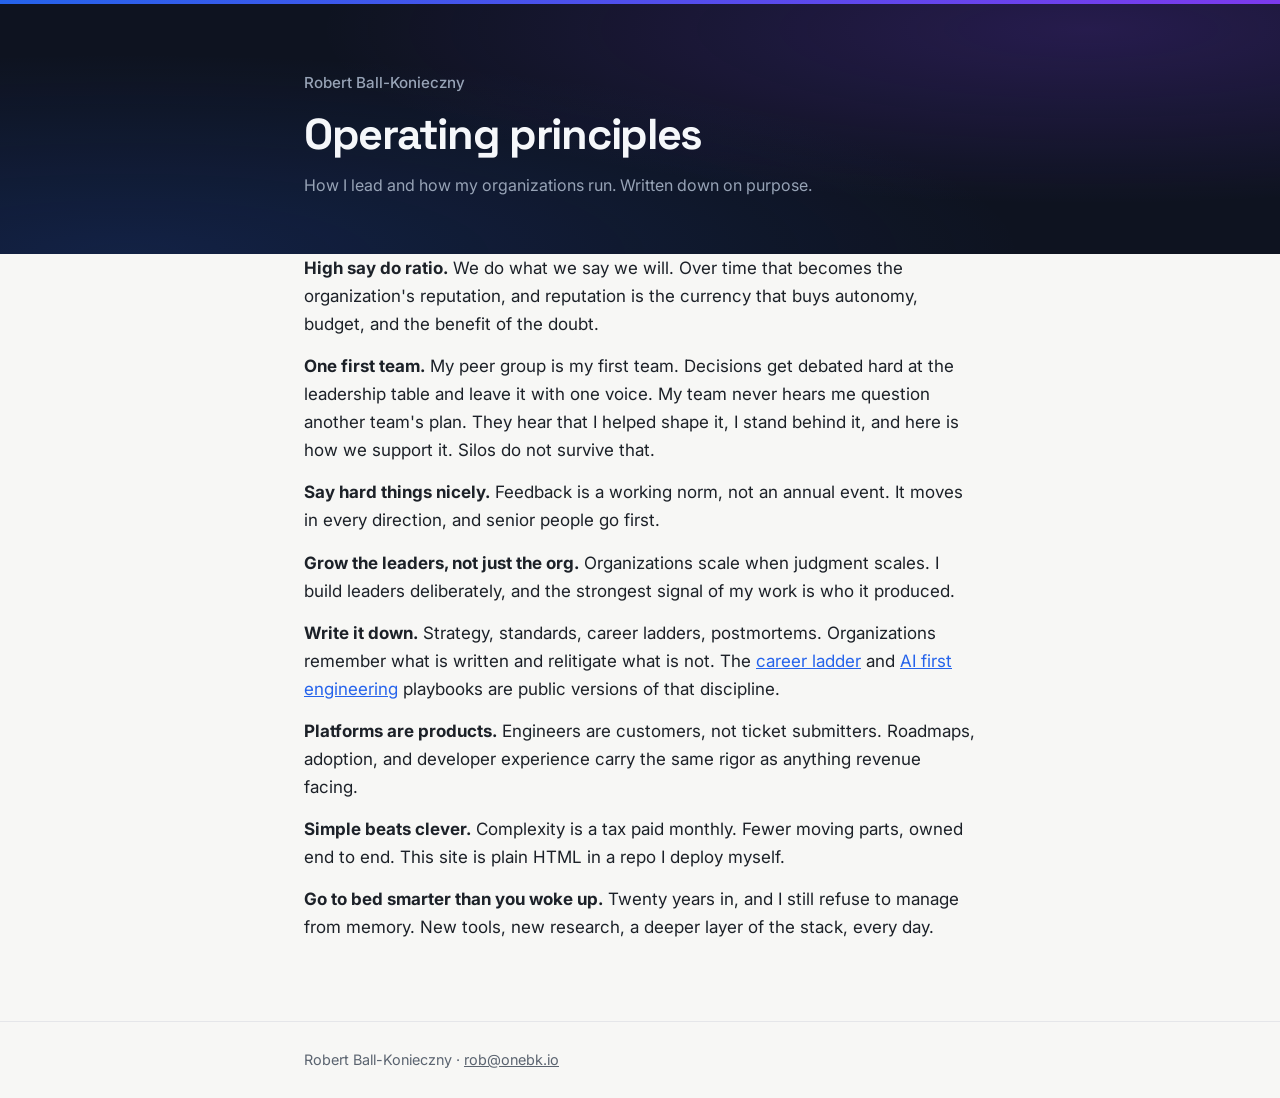
==== principles/index.html @ 69bee602 "Executive rewrite of principles, add standalone principles page" ====
<!DOCTYPE html>
<html lang="en">
<head>
  <meta charset="UTF-8">
  <meta name="viewport" content="width=device-width, initial-scale=1.0">
  <title>Operating principles &middot; Robert Ball-Konieczny</title>
  <meta name="description" content="The operating principles Robert Ball-Konieczny leads platform engineering organizations with.">
  <meta property="og:title" content="Operating principles &middot; Robert Ball-Konieczny">
  <meta property="og:description" content="How I lead and how my organizations run. Written down on purpose.">
  <meta property="og:url" content="https://onebk.io/principles/">
  <meta property="og:type" content="article">
  <meta property="og:image" content="https://onebk.io/og.png">
  <meta property="og:image:width" content="1200">
  <meta property="og:image:height" content="630">
  <meta name="twitter:card" content="summary_large_image">
  <link rel="canonical" href="https://onebk.io/principles/">
  <link rel="icon" href="data:image/svg+xml,%3Csvg xmlns='http://www.w3.org/2000/svg' viewBox='0 0 100 100'%3E%3Cdefs%3E%3ClinearGradient id='g' x1='0' y1='0' x2='1' y2='1'%3E%3Cstop offset='0' stop-color='%232563eb'/%3E%3Cstop offset='1' stop-color='%237c3aed'/%3E%3C/linearGradient%3E%3C/defs%3E%3Crect width='100' height='100' rx='20' fill='url(%23g)'/%3E%3Ctext x='50' y='72' font-size='62' font-weight='bold' font-family='Helvetica, Arial, sans-serif' fill='white' text-anchor='middle'%3ER%3C/text%3E%3C/svg%3E">
  <link rel="preconnect" href="https://fonts.googleapis.com">
  <link rel="preconnect" href="https://fonts.gstatic.com" crossorigin>
  <link href="https://fonts.googleapis.com/css2?family=Space+Grotesk:wght@500;600;700&family=Inter:wght@400;500;600&display=swap" rel="stylesheet">
  <link rel="stylesheet" href="/style.css">
</head>
<body>

  <header class="hero compact">
    <div class="container">
      <p class="crumb"><a href="/">Robert Ball-Konieczny</a></p>
      <h1>Operating principles</h1>
      <p class="subline">How I lead and how my organizations run. Written down on purpose.</p>
    </div>
  </header>

  <main>
    <section class="container">
      <ul class="principles">
        <li>
          <strong>High say do ratio.</strong> We do what we say we will. Over time that
          becomes the organization's reputation, and reputation is the currency that buys
          autonomy, budget, and the benefit of the doubt.
        </li>
        <li>
          <strong>One first team.</strong> My peer group is my first team. Decisions get
          debated hard at the leadership table and leave it with one voice. My team never
          hears me question another team's plan. They hear that I helped shape it, I stand
          behind it, and here is how we support it. Silos do not survive that.
        </li>
        <li>
          <strong>Say hard things nicely.</strong> Feedback is a working norm, not an
          annual event. It moves in every direction, and senior people go first.
        </li>
        <li>
          <strong>Grow the leaders, not just the org.</strong> Organizations scale when
          judgment scales. I build leaders deliberately, and the strongest signal of my
          work is who it produced.
        </li>
        <li>
          <strong>Write it down.</strong> Strategy, standards, career ladders, postmortems.
          Organizations remember what is written and relitigate what is not. The
          <a href="https://github.com/1beekay/career_ladder">career ladder</a> and
          <a href="https://github.com/1beekay/ai_first_engineering">AI first engineering</a>
          playbooks are public versions of that discipline.
        </li>
        <li>
          <strong>Platforms are products.</strong> Engineers are customers, not ticket
          submitters. Roadmaps, adoption, and developer experience carry the same rigor as
          anything revenue facing.
        </li>
        <li>
          <strong>Simple beats clever.</strong> Complexity is a tax paid monthly. Fewer
          moving parts, owned end to end. This site is plain HTML in a repo I deploy
          myself.
        </li>
        <li>
          <strong>Go to bed smarter than you woke up.</strong> Twenty years in, and I still
          refuse to manage from memory. New tools, new research, a deeper layer of the
          stack, every day.
        </li>
      </ul>
    </section>
  </main>

  <footer>
    <div class="container">
      <p>Robert Ball-Konieczny &middot; <a href="mailto:rob@onebk.io">rob@onebk.io</a></p>
    </div>
  </footer>

</body>
</html>
---- style.css ----
:root {
  --bg: #f7f7f5;
  --surface: #ffffff;
  --text: #1c2128;
  --muted: #5b6470;
  --accent: #2563eb;
  --accent-2: #7c3aed;
  --rule: #e5e6e9;
  --hero-bg: #0e1320;
  --hero-text: #f5f7fa;
  --hero-muted: #97a3b6;
  --input-bg: #fff;
  --card-shadow: 0 1px 3px rgba(15, 23, 42, 0.06);
}

@media (prefers-color-scheme: dark) {
  :root {
    --bg: #0d1117;
    --surface: #151b24;
    --text: #e6e8eb;
    --muted: #9aa4b2;
    --accent: #5c9eff;
    --accent-2: #a78bfa;
    --rule: #242b36;
    --hero-bg: #0a0e18;
    --input-bg: #1a212c;
    --card-shadow: none;
  }
}

* {
  box-sizing: border-box;
  margin: 0;
}

html {
  scroll-behavior: smooth;
}

body {
  font-family: "Inter", -apple-system, BlinkMacSystemFont, "Segoe UI", Roboto, Helvetica, Arial, sans-serif;
  background: var(--bg);
  color: var(--text);
  line-height: 1.65;
  font-size: 17px;
}

h1, h2, h3 {
  font-family: "Space Grotesk", "Inter", -apple-system, sans-serif;
}

.container {
  max-width: 720px;
  margin: 0 auto;
  padding: 0 24px;
}

/* Accent bar across the very top */

body::before {
  content: "";
  display: block;
  height: 4px;
  background: linear-gradient(90deg, var(--accent), var(--accent-2));
}

/* Hero */

.hero {
  background:
    radial-gradient(ellipse 60% 70% at 85% 10%, rgba(124, 58, 237, 0.22), transparent),
    radial-gradient(ellipse 70% 80% at 10% 100%, rgba(37, 99, 235, 0.18), transparent),
    var(--hero-bg);
  color: var(--hero-text);
  padding: 96px 0 80px;
}

.hero h1 {
  font-size: 2.7rem;
  font-weight: 700;
  letter-spacing: -0.03em;
  line-height: 1.15;
}

.hero .tagline {
  font-family: "Space Grotesk", "Inter", sans-serif;
  font-size: 1.5rem;
  font-weight: 600;
  letter-spacing: -0.01em;
  margin-top: 14px;
  background: linear-gradient(90deg, #8ab4ff, #c4b5fd);
  -webkit-background-clip: text;
  background-clip: text;
  -webkit-text-fill-color: transparent;
  color: transparent;
}

.hero .subline {
  font-size: 1rem;
  color: var(--hero-muted);
  margin-top: 12px;
}

.hero.compact {
  padding: 64px 0 56px;
}

.crumb {
  margin-bottom: 14px;
}

.crumb a {
  color: var(--hero-muted);
  text-decoration: none;
  font-size: 0.95rem;
  font-weight: 500;
}

.crumb a:hover {
  color: var(--hero-text);
}

.links {
  margin-top: 32px;
  display: flex;
  flex-wrap: wrap;
  gap: 12px;
}

.links a {
  color: var(--hero-text);
  text-decoration: none;
  font-size: 0.95rem;
  font-weight: 500;
  border: 1px solid rgba(255, 255, 255, 0.25);
  border-radius: 999px;
  padding: 8px 18px;
  transition: background 0.15s ease, border-color 0.15s ease;
}

.links a:hover {
  background: rgba(255, 255, 255, 0.1);
  border-color: rgba(255, 255, 255, 0.5);
}

/* Sections */

main section {
  padding: 52px 0 8px;
}

main section:last-of-type {
  padding-bottom: 64px;
}

h2 {
  font-size: 1rem;
  font-weight: 600;
  text-transform: uppercase;
  letter-spacing: 0.1em;
  color: var(--muted);
  margin-bottom: 6px;
}

h2::after {
  content: "";
  display: block;
  width: 36px;
  height: 3px;
  margin: 10px 0 22px;
  border-radius: 2px;
  background: linear-gradient(90deg, var(--accent), var(--accent-2));
}

main p {
  margin-bottom: 16px;
}

main a {
  color: var(--accent);
}

/* Experience cards */

.role {
  background: var(--surface);
  border: 1px solid var(--rule);
  border-left: 3px solid transparent;
  border-radius: 12px;
  box-shadow: var(--card-shadow);
  padding: 22px 24px 10px;
  margin-bottom: 18px;
  transition: border-left-color 0.15s ease;
}

.role:hover {
  border-left-color: var(--accent);
}

.role h3 {
  font-size: 1.15rem;
  font-weight: 600;
  letter-spacing: -0.01em;
  margin-bottom: 2px;
}

.role h3 span {
  font-family: "Inter", sans-serif;
  font-weight: 400;
  color: var(--muted);
  font-size: 0.98rem;
}

.role h3 span::before {
  content: "· ";
}

.role .dates {
  color: var(--accent);
  font-size: 0.85rem;
  font-weight: 600;
  margin-bottom: 8px;
}

/* How I operate */

.principles {
  list-style: none;
  padding: 0;
  margin-bottom: 16px;
}

.principles li {
  margin-bottom: 14px;
}

.principles strong {
  color: var(--text);
}

.perma {
  font-size: 0.9rem;
  color: var(--muted);
}

/* Focus area chips */

.chips {
  list-style: none;
  padding: 0;
  display: flex;
  flex-wrap: wrap;
  gap: 10px;
  margin-bottom: 16px;
}

.chips li {
  border: 1px solid var(--rule);
  background: var(--surface);
  border-radius: 999px;
  padding: 7px 16px;
  font-size: 0.92rem;
  color: var(--text);
  box-shadow: var(--card-shadow);
}

/* Playbook cards */

.playbooks {
  display: grid;
  grid-template-columns: 1fr 1fr;
  gap: 16px;
  margin-bottom: 16px;
}

@media (max-width: 560px) {
  .playbooks {
    grid-template-columns: 1fr;
  }
}

.playbook {
  display: block;
  background: var(--surface);
  border: 1px solid var(--rule);
  border-radius: 12px;
  box-shadow: var(--card-shadow);
  padding: 20px 22px 8px;
  text-decoration: none;
  color: var(--text);
  transition: border-color 0.15s ease;
}

.playbook:hover {
  border-color: var(--accent);
}

.playbook h3 {
  font-size: 1.02rem;
  font-weight: 600;
  color: var(--accent);
  margin-bottom: 6px;
}

.playbook h3::after {
  content: " \2192";
}

.playbook p {
  font-size: 0.93rem;
  color: var(--muted);
  line-height: 1.55;
}

/* Contact form */

form {
  margin-top: 24px;
  display: flex;
  flex-direction: column;
  gap: 16px;
  max-width: 480px;
}

label {
  display: flex;
  flex-direction: column;
  gap: 6px;
  font-size: 0.92rem;
  color: var(--muted);
}

input,
textarea {
  font: inherit;
  color: var(--text);
  padding: 10px 12px;
  border: 1px solid var(--rule);
  border-radius: 8px;
  background: var(--input-bg);
}

input:focus,
textarea:focus {
  outline: 2px solid var(--accent);
  outline-offset: -1px;
  border-color: transparent;
}

button {
  font: inherit;
  font-weight: 600;
  color: #fff;
  background: linear-gradient(90deg, var(--accent), var(--accent-2));
  border: none;
  border-radius: 8px;
  padding: 11px 26px;
  cursor: pointer;
  align-self: flex-start;
  transition: opacity 0.15s ease;
}

button:hover {
  opacity: 0.9;
}

/* Footer */

footer {
  border-top: 1px solid var(--rule);
  padding: 26px 0;
  color: var(--muted);
  font-size: 0.9rem;
}

footer a {
  color: var(--muted);
}

@media (max-width: 480px) {
  .hero {
    padding: 64px 0 56px;
  }

  .hero h1 {
    font-size: 2rem;
  }

  .hero .tagline {
    font-size: 1.25rem;
  }
}

@media print {
  body::before {
    display: none;
  }

  .hero {
    background: #fff;
    color: #000;
  }

  .hero .tagline {
    background: none;
    -webkit-text-fill-color: #000;
    color: #000;
  }

  .hero .subline {
    color: #333;
  }

  .links a {
    color: #000;
    border-color: #999;
  }

  form {
    display: none;
  }

  .role {
    box-shadow: none;
    border: 1px solid #ccc;
  }
}
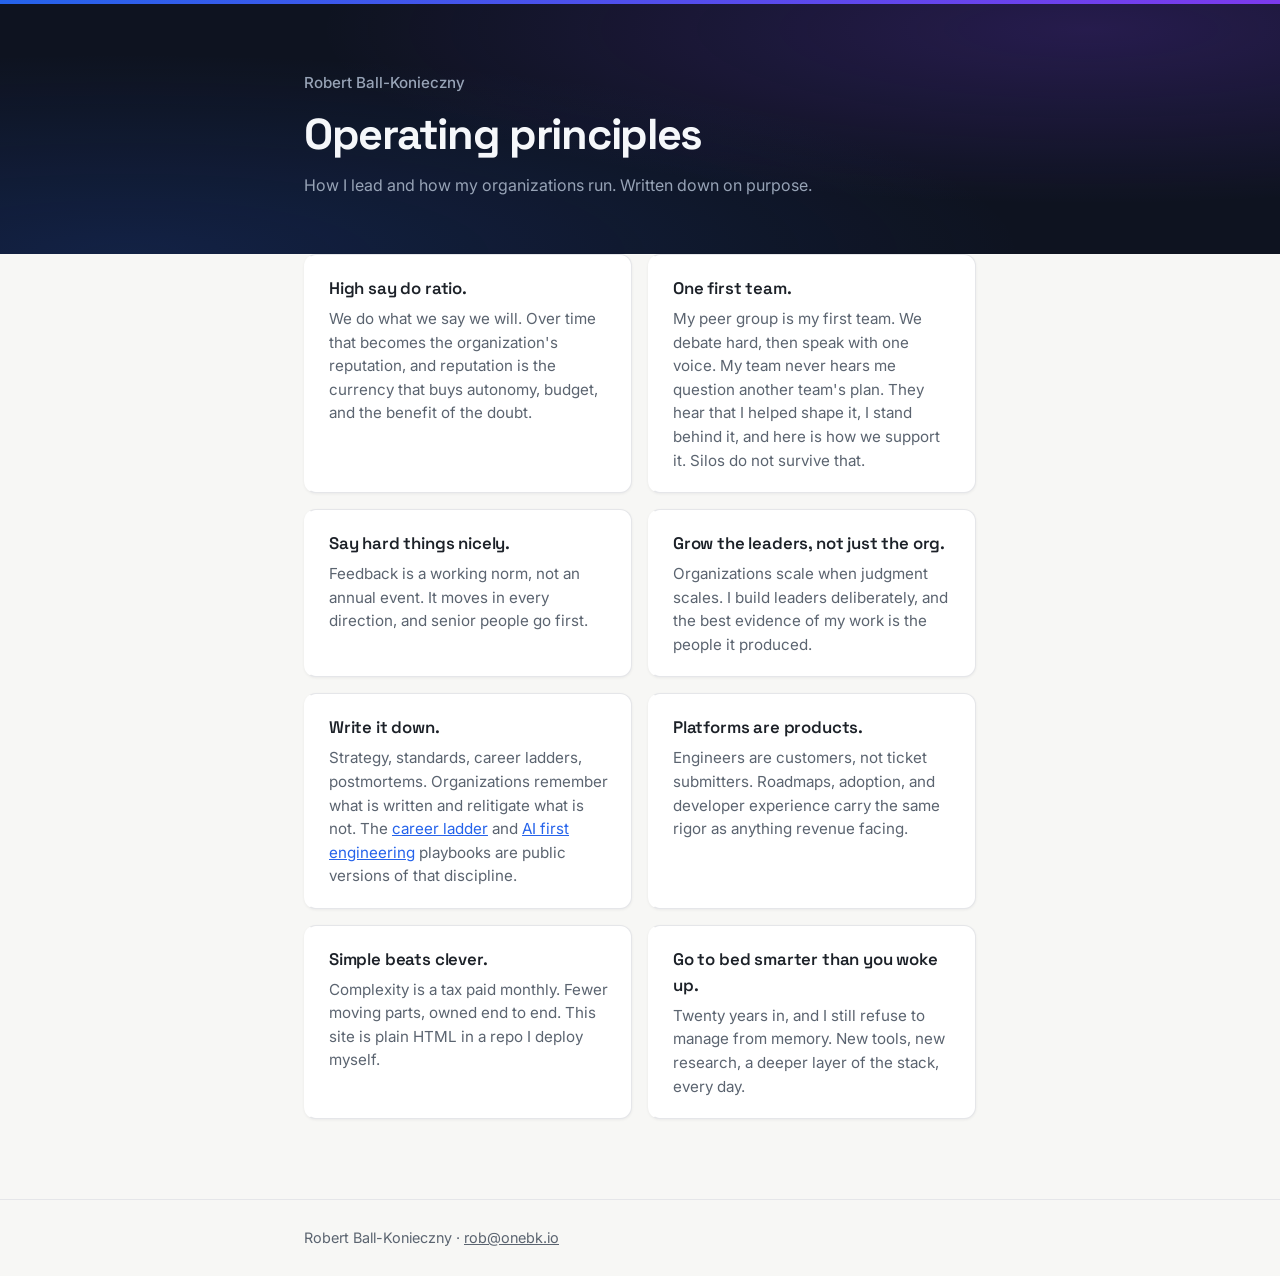
==== commit ee72b161: "Tighten two principles" ====
--- a/principles/index.html
+++ b/principles/index.html
@@ -39,10 +39,10 @@
           autonomy, budget, and the benefit of the doubt.
         </li>
         <li>
-          <strong>One first team.</strong> My peer group is my first team. Decisions get
-          debated hard at the leadership table and leave it with one voice. My team never
-          hears me question another team's plan. They hear that I helped shape it, I stand
-          behind it, and here is how we support it. Silos do not survive that.
+          <strong>One first team.</strong> My peer group is my first team. We debate hard,
+          then speak with one voice. My team never hears me question another team's plan.
+          They hear that I helped shape it, I stand behind it, and here is how we support
+          it. Silos do not survive that.
         </li>
         <li>
           <strong>Say hard things nicely.</strong> Feedback is a working norm, not an
@@ -50,8 +50,8 @@
         </li>
         <li>
           <strong>Grow the leaders, not just the org.</strong> Organizations scale when
-          judgment scales. I build leaders deliberately, and the strongest signal of my
-          work is who it produced.
+          judgment scales. I build leaders deliberately, and the best evidence of my work
+          is the people it produced.
         </li>
         <li>
           <strong>Write it down.</strong> Strategy, standards, career ladders, postmortems.
--- a/style.css
+++ b/style.css
@@ -227,14 +227,42 @@
 .principles {
   list-style: none;
   padding: 0;
+  display: grid;
+  grid-template-columns: 1fr 1fr;
+  gap: 16px;
   margin-bottom: 16px;
 }
 
+@media (max-width: 560px) {
+  .principles {
+    grid-template-columns: 1fr;
+  }
+}
+
 .principles li {
-  margin-bottom: 14px;
+  background: var(--surface);
+  border: 1px solid var(--rule);
+  border-left: 3px solid transparent;
+  border-radius: 12px;
+  box-shadow: var(--card-shadow);
+  padding: 20px 22px;
+  font-size: 0.95rem;
+  line-height: 1.55;
+  color: var(--muted);
+  transition: border-left-color 0.15s ease;
+}
+
+.principles li:hover {
+  border-left-color: var(--accent-2);
 }
 
 .principles strong {
+  display: block;
+  font-family: "Space Grotesk", "Inter", sans-serif;
+  font-size: 1.05rem;
+  font-weight: 600;
+  letter-spacing: -0.01em;
+  margin-bottom: 6px;
   color: var(--text);
 }
 
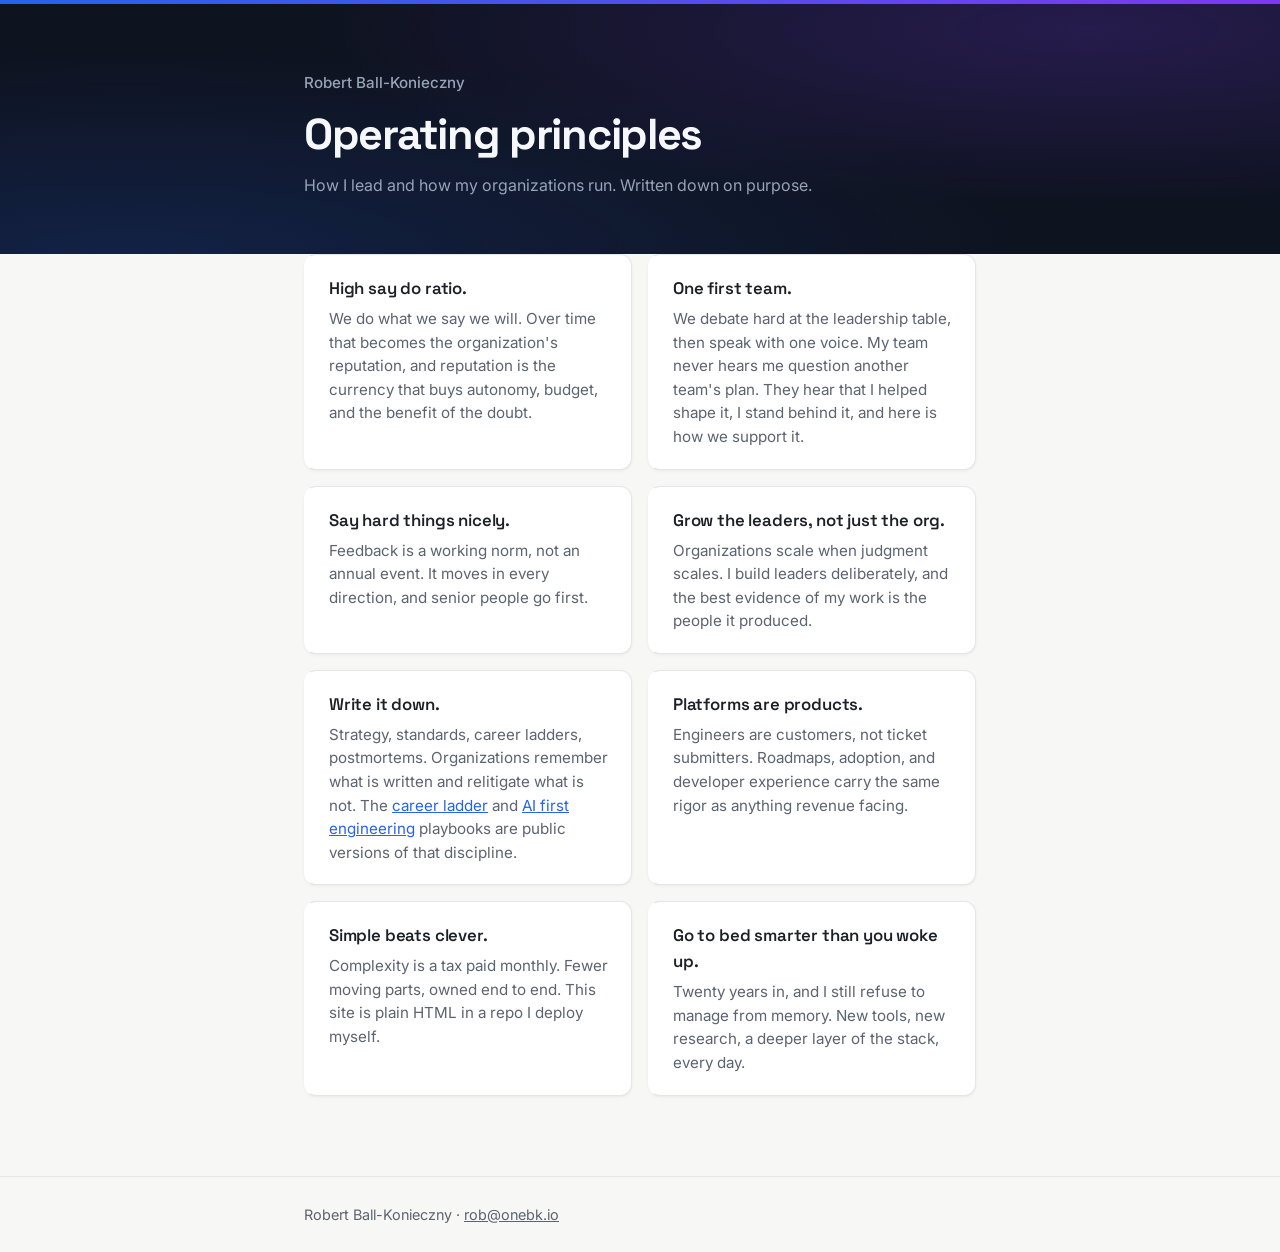
==== commit fcbf475e: "Trim One first team" ====
--- a/principles/index.html
+++ b/principles/index.html
@@ -39,10 +39,9 @@
           autonomy, budget, and the benefit of the doubt.
         </li>
         <li>
-          <strong>One first team.</strong> My peer group is my first team. We debate hard,
-          then speak with one voice. My team never hears me question another team's plan.
-          They hear that I helped shape it, I stand behind it, and here is how we support
-          it. Silos do not survive that.
+          <strong>One first team.</strong> We debate hard at the leadership table, then
+          speak with one voice. My team never hears me question another team's plan. They
+          hear that I helped shape it, I stand behind it, and here is how we support it.
         </li>
         <li>
           <strong>Say hard things nicely.</strong> Feedback is a working norm, not an
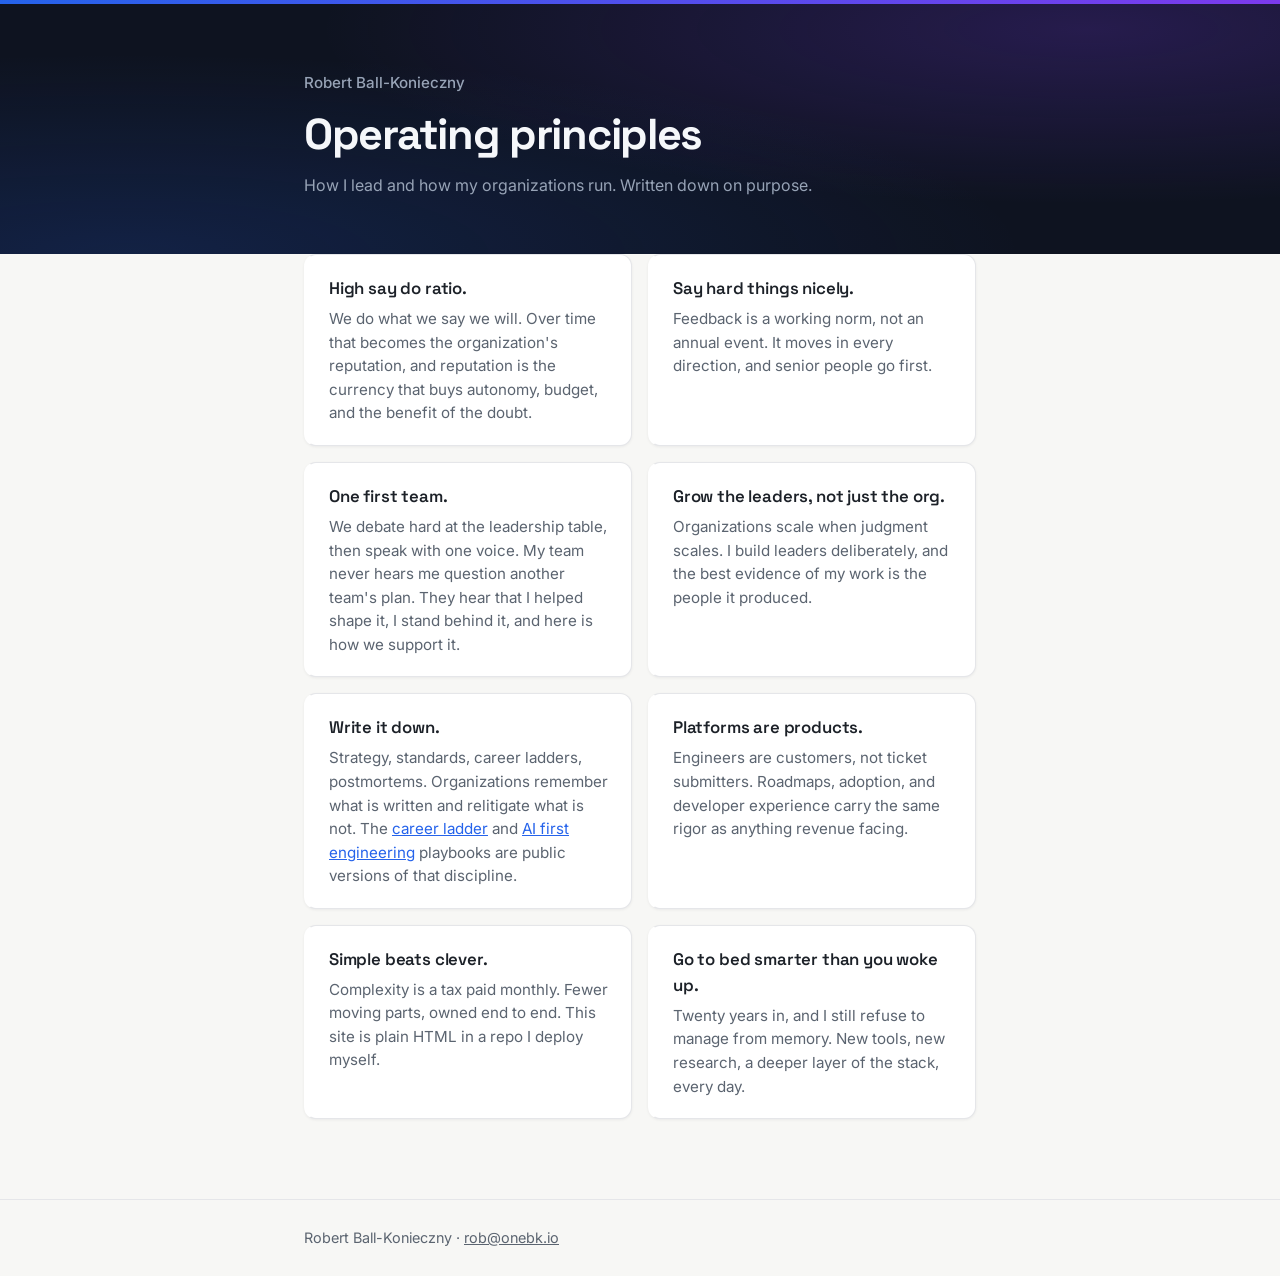
==== commit d98efb75: "Reorder principles: character, leadership, execution, mindset" ====
--- a/principles/index.html
+++ b/principles/index.html
@@ -39,13 +39,13 @@
           autonomy, budget, and the benefit of the doubt.
         </li>
         <li>
+          <strong>Say hard things nicely.</strong> Feedback is a working norm, not an
+          annual event. It moves in every direction, and senior people go first.
+        </li>
+        <li>
           <strong>One first team.</strong> We debate hard at the leadership table, then
           speak with one voice. My team never hears me question another team's plan. They
           hear that I helped shape it, I stand behind it, and here is how we support it.
-        </li>
-        <li>
-          <strong>Say hard things nicely.</strong> Feedback is a working norm, not an
-          annual event. It moves in every direction, and senior people go first.
         </li>
         <li>
           <strong>Grow the leaders, not just the org.</strong> Organizations scale when
--- a/style.css
+++ b/style.css
@@ -266,11 +266,6 @@
   color: var(--text);
 }
 
-.perma {
-  font-size: 0.9rem;
-  color: var(--muted);
-}
-
 /* Focus area chips */
 
 .chips {
